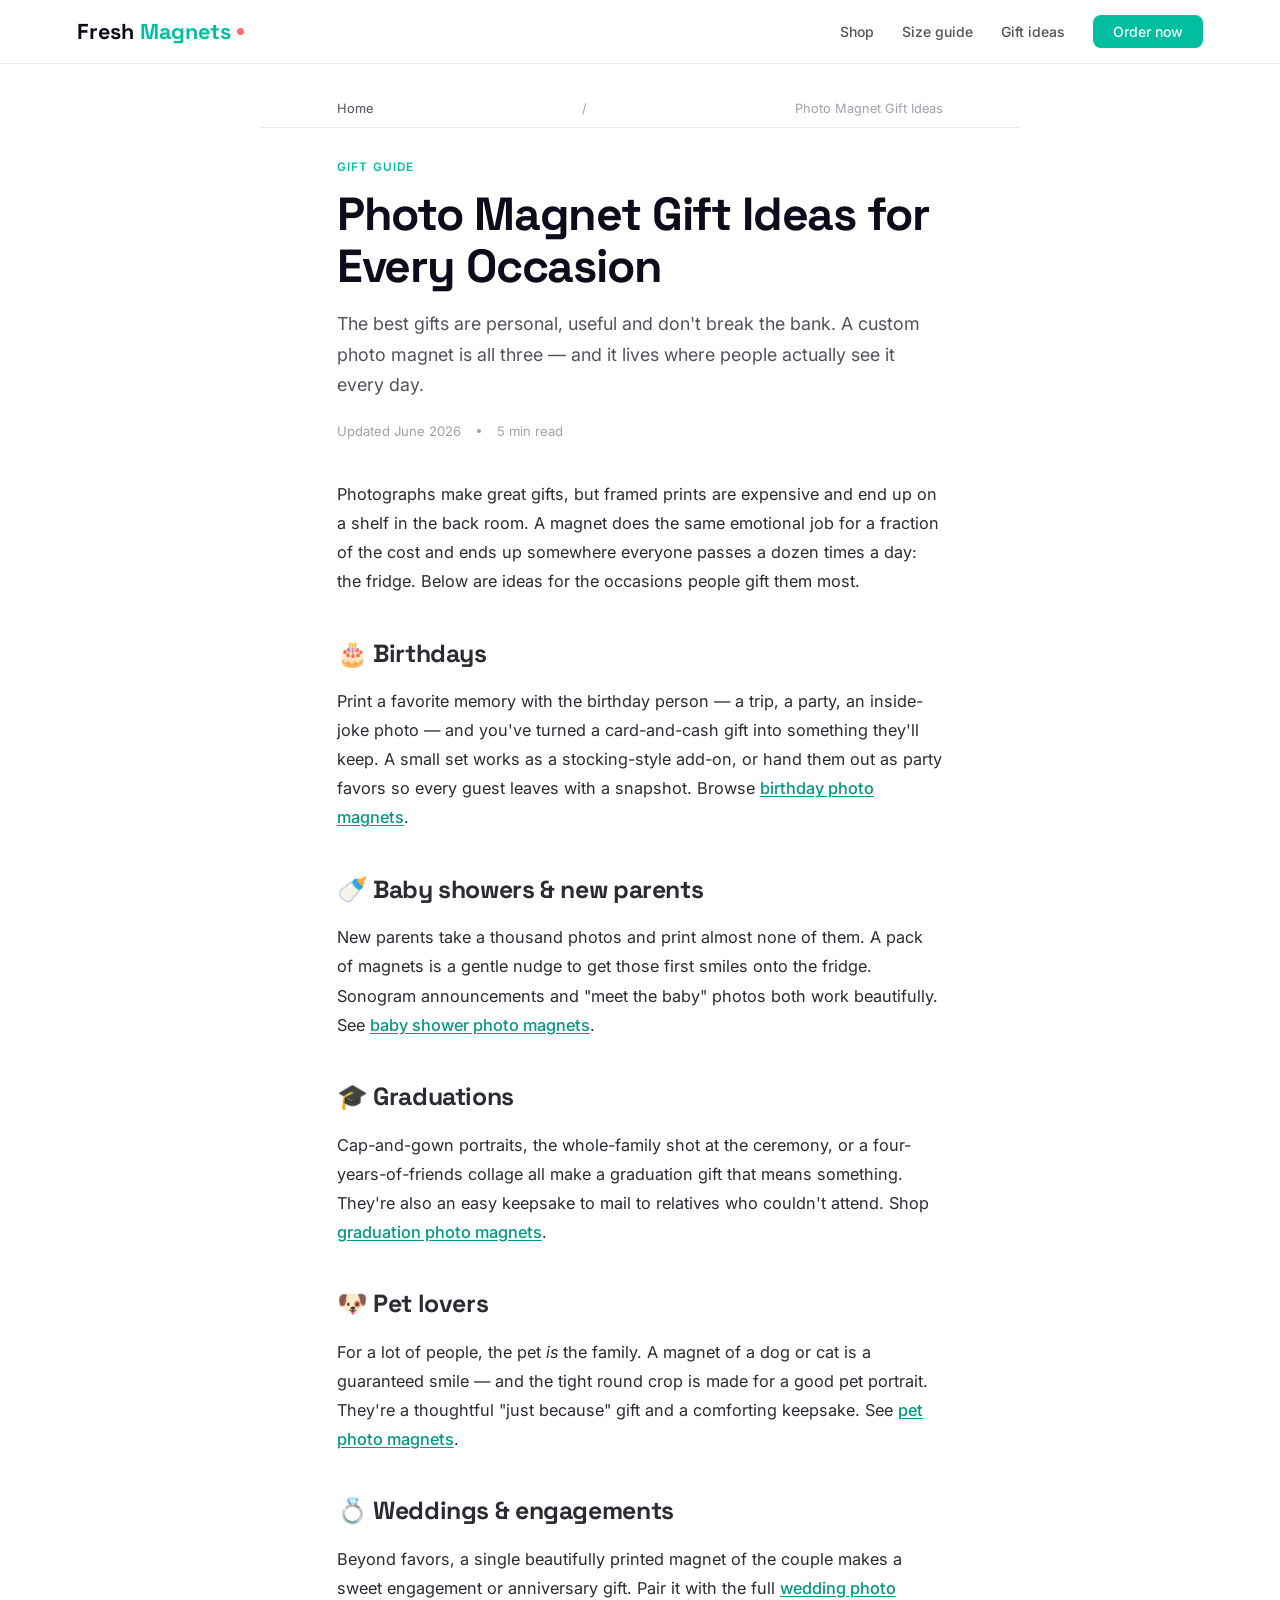
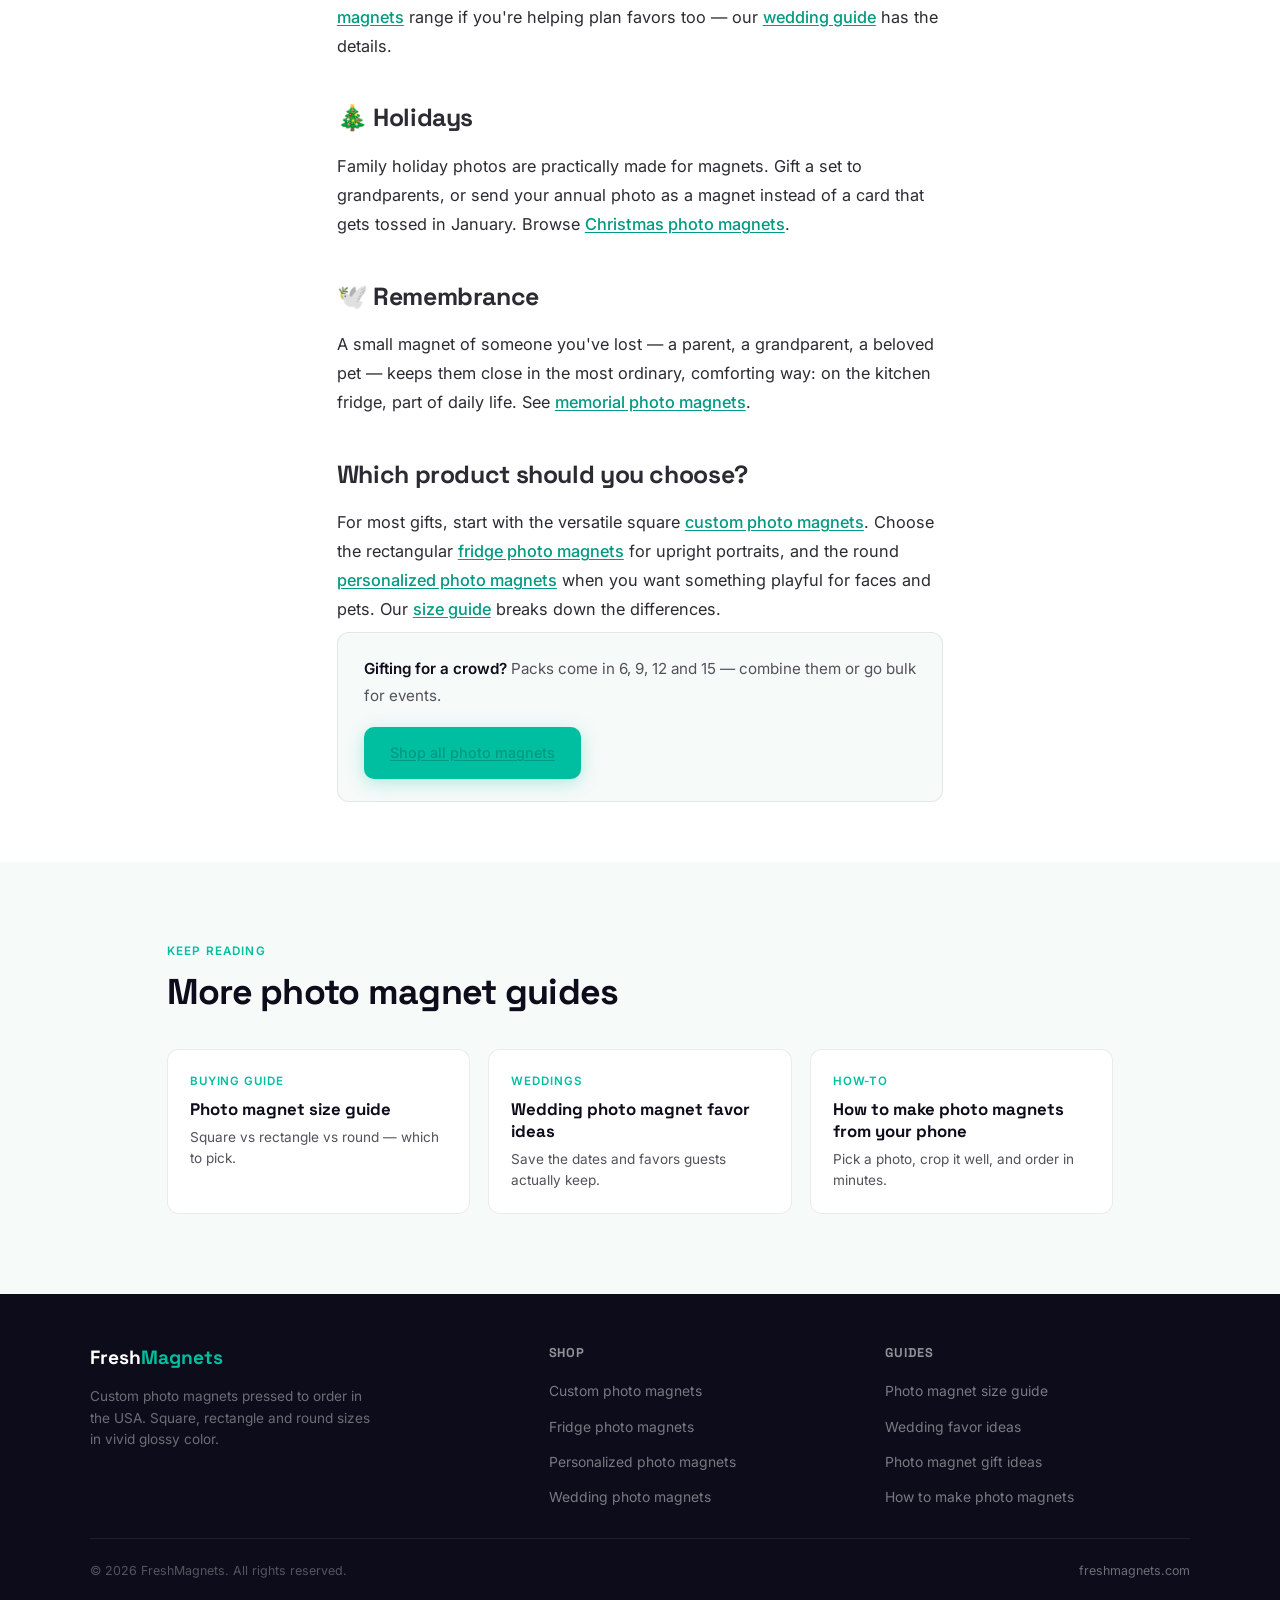
==== gift-ideas/index.html @ 657f6e26 "Create index.html" ====
<!DOCTYPE html>
<html lang="en">
<head>
<meta charset="UTF-8" />
<meta name="viewport" content="width=device-width, initial-scale=1.0" />
<title>Photo Magnet Gift Ideas for Every Occasion | FreshMagnets</title>
<meta name="description" content="Thoughtful, affordable photo magnet gift ideas for birthdays, baby showers, graduations, pets, the holidays and more — personal gifts that live on the fridge." />
<link rel="canonical" href="https://freshmagnets.github.io/gift-ideas/" />
<meta name="robots" content="index, follow" />
<meta property="og:type" content="article" />
<meta property="og:site_name" content="FreshMagnets" />
<meta property="og:title" content="Photo Magnet Gift Ideas for Every Occasion" />
<meta property="og:description" content="Thoughtful, affordable photo magnet gifts for birthdays, baby showers, graduations, pets, the holidays and more." />
<meta property="og:url" content="https://freshmagnets.github.io/gift-ideas/" />
<meta property="og:image" content="https://cdn.shopify.com/s/files/1/0989/4628/5888/files/2-5x2-5.png?v=1781475413" />
<meta name="twitter:card" content="summary_large_image" />
<link rel="icon" type="image/svg+xml" href="/favicon.svg" />
<link rel="preconnect" href="https://fonts.googleapis.com" />
<link rel="preconnect" href="https://fonts.gstatic.com" crossorigin />
<link href="https://fonts.googleapis.com/css2?family=Space+Grotesk:wght@400;500;600;700&family=Inter:wght@400;500;600&display=swap" rel="stylesheet" />
<link rel="stylesheet" href="/styles.css" />
<script src="https://analytics.ahrefs.com/analytics.js" data-key="Ue+dKrapkQAWfzw3NBwNlg" async></script>
<script type="application/ld+json">
{
  "@context": "https://schema.org",
  "@graph": [
    {
      "@type": "BreadcrumbList",
      "itemListElement": [
        { "@type": "ListItem", "position": 1, "name": "Home", "item": "https://freshmagnets.github.io/" },
        { "@type": "ListItem", "position": 2, "name": "Photo Magnet Gift Ideas", "item": "https://freshmagnets.github.io/gift-ideas/" }
      ]
    },
    {
      "@type": "Article",
      "headline": "Photo Magnet Gift Ideas for Every Occasion",
      "description": "Thoughtful, affordable photo magnet gift ideas for birthdays, baby showers, graduations, pets, the holidays and more.",
      "datePublished": "2026-06-16",
      "dateModified": "2026-06-16",
      "author": { "@type": "Organization", "name": "FreshMagnets" },
      "publisher": { "@type": "Organization", "name": "FreshMagnets", "logo": { "@type": "ImageObject", "url": "https://freshmagnets.github.io/favicon.svg" } },
      "mainEntityOfPage": "https://freshmagnets.github.io/gift-ideas/"
    }
  ]
}
</script>
</head>
<body>

<nav>
  <a href="/" class="nav-logo">Fresh<em>Magnets</em><span class="dot"></span></a>
  <ul class="nav-links">
    <li class="hide-sm"><a href="https://freshmagnets.com/collections/photo-magnets">Shop</a></li>
    <li class="hide-sm"><a href="/size-guide/">Size guide</a></li>
    <li class="hide-sm"><a href="/gift-ideas/">Gift ideas</a></li>
    <li><a href="https://freshmagnets.com/collections/photo-magnets" class="nav-cta">Order now</a></li>
  </ul>
</nav>

<nav class="breadcrumb" aria-label="Breadcrumb">
  <a href="/">Home</a> <span>/</span> Photo Magnet Gift Ideas
</nav>

<article class="article">
  <div class="article-head">
    <div class="article-eyebrow">Gift guide</div>
    <h1>Photo Magnet Gift Ideas for Every Occasion</h1>
    <p class="article-lede">The best gifts are personal, useful and don't break the bank. A custom photo magnet is all three — and it lives where people actually see it every day.</p>
    <div class="article-meta">
      <span>Updated June 2026</span><span class="dot-sep"></span><span>5 min read</span>
    </div>
  </div>

  <div class="prose">
    <p>Photographs make great gifts, but framed prints are expensive and end up on a shelf in the back room. A magnet does the same emotional job for a fraction of the cost and ends up somewhere everyone passes a dozen times a day: the fridge. Below are ideas for the occasions people gift them most.</p>

    <h2>🎂 Birthdays</h2>
    <p>Print a favorite memory with the birthday person — a trip, a party, an inside-joke photo — and you've turned a card-and-cash gift into something they'll keep. A small set works as a stocking-style add-on, or hand them out as party favors so every guest leaves with a snapshot. Browse <a href="https://freshmagnets.com/collections/birthday-photo-magnets">birthday photo magnets</a>.</p>

    <h2>🍼 Baby showers &amp; new parents</h2>
    <p>New parents take a thousand photos and print almost none of them. A pack of magnets is a gentle nudge to get those first smiles onto the fridge. Sonogram announcements and "meet the baby" photos both work beautifully. See <a href="https://freshmagnets.com/collections/baby-shower-photo-magnets">baby shower photo magnets</a>.</p>

    <h2>🎓 Graduations</h2>
    <p>Cap-and-gown portraits, the whole-family shot at the ceremony, or a four-years-of-friends collage all make a graduation gift that means something. They're also an easy keepsake to mail to relatives who couldn't attend. Shop <a href="https://freshmagnets.com/collections/graduation-photo-magnets">graduation photo magnets</a>.</p>

    <h2>🐶 Pet lovers</h2>
    <p>For a lot of people, the pet <em>is</em> the family. A magnet of a dog or cat is a guaranteed smile — and the tight round crop is made for a good pet portrait. They're a thoughtful "just because" gift and a comforting keepsake. See <a href="https://freshmagnets.com/collections/pet-photo-magnets">pet photo magnets</a>.</p>

    <h2>💍 Weddings &amp; engagements</h2>
    <p>Beyond favors, a single beautifully printed magnet of the couple makes a sweet engagement or anniversary gift. Pair it with the full <a href="https://freshmagnets.com/collections/wedding-photo-magnets">wedding photo magnets</a> range if you're helping plan favors too — our <a href="/wedding-photo-magnets/">wedding guide</a> has the details.</p>

    <h2>🎄 Holidays</h2>
    <p>Family holiday photos are practically made for magnets. Gift a set to grandparents, or send your annual photo as a magnet instead of a card that gets tossed in January. Browse <a href="https://freshmagnets.com/collections/christmas-photo-magnets">Christmas photo magnets</a>.</p>

    <h2>🕊️ Remembrance</h2>
    <p>A small magnet of someone you've lost — a parent, a grandparent, a beloved pet — keeps them close in the most ordinary, comforting way: on the kitchen fridge, part of daily life. See <a href="https://freshmagnets.com/collections/memorial-photo-magnets">memorial photo magnets</a>.</p>

    <h2>Which product should you choose?</h2>
    <p>For most gifts, start with the versatile square <a href="https://freshmagnets.com/products/custom-photo-magnets">custom photo magnets</a>. Choose the rectangular <a href="https://freshmagnets.com/products/fridge-photo-magnets">fridge photo magnets</a> for upright portraits, and the round <a href="https://freshmagnets.com/products/personalized-photo-magnets">personalized photo magnets</a> when you want something playful for faces and pets. Our <a href="/size-guide/">size guide</a> breaks down the differences.</p>

    <div class="shop-callout">
      <p><strong>Gifting for a crowd?</strong> Packs come in 6, 9, 12 and 15 — combine them or go bulk for events.</p>
      <a href="https://freshmagnets.com/collections/photo-magnets" class="btn-p">Shop all photo magnets</a>
    </div>
  </div>
</article>

<section class="related-bg">
  <div class="section-wrap">
    <div class="sec-label">Keep reading</div>
    <h2 class="sec-title">More photo magnet guides</h2>
    <div class="related-grid">
      <a class="related-card" href="/size-guide/">
        <div class="related-kicker">Buying guide</div>
        <div class="related-title">Photo magnet size guide</div>
        <div class="related-desc">Square vs rectangle vs round — which to pick.</div>
      </a>
      <a class="related-card" href="/wedding-photo-magnets/">
        <div class="related-kicker">Weddings</div>
        <div class="related-title">Wedding photo magnet favor ideas</div>
        <div class="related-desc">Save the dates and favors guests actually keep.</div>
      </a>
      <a class="related-card" href="/how-to/">
        <div class="related-kicker">How-to</div>
        <div class="related-title">How to make photo magnets from your phone</div>
        <div class="related-desc">Pick a photo, crop it well, and order in minutes.</div>
      </a>
    </div>
  </div>
</section>

<footer>
  <div class="footer-top">
    <div class="footer-brand">
      <a href="/" class="footer-logo-text">Fresh<em>Magnets</em></a>
      <p>Custom photo magnets pressed to order in the USA. Square, rectangle and round sizes in vivid glossy color.</p>
    </div>
    <div class="footer-col">
      <h4>Shop</h4>
      <ul>
        <li><a href="https://freshmagnets.com/products/custom-photo-magnets">Custom photo magnets</a></li>
        <li><a href="https://freshmagnets.com/products/fridge-photo-magnets">Fridge photo magnets</a></li>
        <li><a href="https://freshmagnets.com/products/personalized-photo-magnets">Personalized photo magnets</a></li>
        <li><a href="https://freshmagnets.com/collections/wedding-photo-magnets">Wedding photo magnets</a></li>
      </ul>
    </div>
    <div class="footer-col">
      <h4>Guides</h4>
      <ul>
        <li><a href="/size-guide/">Photo magnet size guide</a></li>
        <li><a href="/wedding-photo-magnets/">Wedding favor ideas</a></li>
        <li><a href="/gift-ideas/">Photo magnet gift ideas</a></li>
        <li><a href="/how-to/">How to make photo magnets</a></li>
      </ul>
    </div>
  </div>
  <div class="footer-bot">
    <span>&copy; 2026 FreshMagnets. All rights reserved.</span>
    <span><a href="https://freshmagnets.com">freshmagnets.com</a></span>
  </div>
</footer>

</body>
</html>
---- styles.css ----
/* FreshMagnets — shared styles */
:root {
  --teal:        #00BFA0;
  --teal-dark:   #009982;
  --teal-faint:  #F0FBF9;
  --coral:       #FF6B6B;
  --coral-faint: #FFF1F1;
  --ink:         #0C0C1A;
  --ink-mid:     #52525B;
  --ink-soft:    #A1A1AA;
  --surface:     #F6FAF9;
  --white:       #FFFFFF;
  --border:      rgba(0,0,0,0.08);
  --radius:      12px;
  --ff-display:  'Space Grotesk', sans-serif;
  --ff-body:     'Inter', sans-serif;
  --shadow-sm:   0 2px 8px rgba(0,0,0,0.07);
  --shadow-md:   0 8px 28px rgba(0,0,0,0.11);
  --shadow-lg:   0 24px 64px rgba(0,0,0,0.14);
}
*, *::before, *::after { box-sizing: border-box; margin: 0; padding: 0; }
html { scroll-behavior: smooth; }
body {
  font-family: var(--ff-body);
  background: var(--white);
  color: var(--ink);
  line-height: 1.65;
  overflow-x: hidden;
  -webkit-font-smoothing: antialiased;
}
img { max-width: 100%; display: block; }

/* Nav */
nav {
  position: sticky; top: 0; z-index: 100;
  background: rgba(255,255,255,0.88);
  backdrop-filter: blur(16px);
  -webkit-backdrop-filter: blur(16px);
  border-bottom: 1px solid var(--border);
  display: flex; align-items: center; justify-content: space-between;
  padding: 0 6%; height: 64px;
}
.nav-logo {
  font-family: var(--ff-display); font-weight: 700; font-size: 1.35rem;
  color: var(--ink); text-decoration: none; display: flex; align-items: center; gap: 6px;
}
.nav-logo em { color: var(--teal); font-style: normal; }
.nav-logo .dot {
  width: 7px; height: 7px; border-radius: 50%; background: var(--coral);
  animation: dot-pulse 2.4s ease-in-out infinite;
}
@keyframes dot-pulse {
  0%,100% { opacity:1; transform:scale(1); }
  50%      { opacity:.45; transform:scale(1.5); }
}
.nav-links { display: flex; gap: 28px; list-style: none; align-items: center; }
.nav-links a {
  font-size: .875rem; font-weight: 500; color: var(--ink-mid);
  text-decoration: none; transition: color .18s;
}
.nav-links a:hover { color: var(--ink); }
.nav-cta {
  background: var(--teal) !important; color: #fff !important;
  padding: 8px 20px; border-radius: 8px;
  transition: background .18s !important;
}
.nav-cta:hover { background: var(--teal-dark) !important; }

/* Buttons */
.btn-p {
  background: var(--teal); color: #fff; padding: 13px 26px; border-radius: 10px;
  font-weight: 600; font-size: .9rem; text-decoration: none; display: inline-block;
  box-shadow: 0 4px 18px rgba(0,191,160,.28);
  transition: background .18s, transform .15s, box-shadow .15s;
}
.btn-p:hover {
  background: var(--teal-dark); transform: translateY(-1px);
  box-shadow: 0 6px 26px rgba(0,191,160,.38);
}
.btn-s {
  background: transparent; color: var(--ink); padding: 13px 26px; border-radius: 10px;
  font-weight: 600; font-size: .9rem; text-decoration: none; display: inline-block;
  border: 1.5px solid var(--border); transition: border-color .18s, color .18s;
}
.btn-s:hover { border-color: var(--teal); color: var(--teal); }

/* Hero */
.hero-wrap {
  max-width: 1160px; margin: 0 auto; padding: 72px 6% 56px;
  display: grid; grid-template-columns: 1fr 1fr; gap: 56px; align-items: center;
}
.hero-eyebrow {
  display: inline-flex; align-items: center; gap: 8px;
  background: var(--coral-faint); color: var(--coral);
  font-size: .75rem; font-weight: 600; letter-spacing: .07em;
  text-transform: uppercase; padding: 5px 14px; border-radius: 100px;
  margin-bottom: 22px;
}
.hero-eyebrow::before {
  content: ''; width: 6px; height: 6px; background: currentColor;
  border-radius: 50%; animation: dot-pulse 2s infinite;
}
.hero-title {
  font-family: var(--ff-display); font-size: clamp(2.2rem, 3.8vw, 3.4rem);
  font-weight: 700; line-height: 1.08; letter-spacing: -.025em;
  margin-bottom: 18px;
}
.hero-title .hl {
  color: var(--teal); position: relative; display: inline-block;
}
.hero-title .hl::after {
  content: ''; position: absolute; left: 0; right: 0; bottom: 2px;
  height: 3px; background: var(--teal); opacity: .25; border-radius: 2px;
}
.hero-sub {
  font-size: 1.05rem; color: var(--ink-mid); margin-bottom: 34px; line-height: 1.7;
}
.hero-sub a { color: var(--teal); text-decoration: none; font-weight: 500; }
.hero-sub a:hover { text-decoration: underline; }
.hero-btns { display: flex; gap: 12px; flex-wrap: wrap; margin-bottom: 40px; }
.hero-stats {
  display: flex; gap: 28px;
  padding-top: 20px; border-top: 1px solid var(--border);
}
.stat-val {
  font-family: var(--ff-display); font-size: 1.4rem; font-weight: 700; line-height: 1;
}
.stat-lbl { font-size: .78rem; color: var(--ink-soft); margin-top: 4px; }

/* Polaroid scatter */
.hero-visual {
  display: flex; align-items: center; justify-content: center;
  min-height: 460px; position: relative;
}
.scatter { position: relative; width: 340px; height: 400px; }
.pol {
  position: absolute; background: #fff;
  padding: 9px 9px 34px; border-radius: 3px;
  box-shadow: var(--shadow-md);
  transition: transform .28s ease, box-shadow .28s ease; cursor: default;
}
.pol:hover { box-shadow: var(--shadow-lg); z-index: 5; }
.pol-img { display: block; width: 100%; height: 100%; border-radius: 2px; }
.pol-cap {
  position: absolute; bottom: 9px; left: 0; right: 0;
  text-align: center; font-size: .6rem; color: #b0b0b0; font-style: italic;
}
.mag-tag {
  position: absolute; top: -7px; right: -7px;
  background: var(--coral); color: #fff; font-size: .62rem; font-weight: 700;
  padding: 3px 8px; border-radius: 100px; transform: rotate(10deg);
}
.pol-a { width: 152px; height: 172px; top: 18px; left: 8px; transform: rotate(-6deg); }
.pol-a .pol-img { background: linear-gradient(140deg,#ffeaa7,#fd79a8); }
.pol-a:hover { transform: rotate(0deg) scale(1.05); }
.pol-b { width: 136px; height: 155px; top: 35px; left: 155px; transform: rotate(4deg); }
.pol-b .pol-img { background: linear-gradient(140deg,#a29bfe,#74b9ff); }
.pol-b:hover { transform: rotate(0deg) scale(1.05); }
.pol-c { width: 162px; height: 185px; top: 188px; left: 22px; transform: rotate(2.5deg); }
.pol-c .pol-img { background: linear-gradient(140deg,#55efc4,#00cec9); }
.pol-c:hover { transform: rotate(0deg) scale(1.05); }
.pol-d { width: 148px; height: 165px; top: 178px; left: 178px; transform: rotate(-3.5deg); }
.pol-d .pol-img { background: linear-gradient(140deg,#fd79a8,#e17055); }
.pol-d:hover { transform: rotate(0deg) scale(1.05); }

/* Shared section */
.section-wrap { max-width: 1100px; margin: 0 auto; padding: 80px 6%; }
.sec-label {
  font-size: .73rem; font-weight: 600; letter-spacing: .1em;
  text-transform: uppercase; color: var(--teal); margin-bottom: 10px;
}
.sec-title {
  font-family: var(--ff-display); font-size: clamp(1.7rem,2.8vw,2.5rem);
  font-weight: 700; letter-spacing: -.02em; line-height: 1.18; margin-bottom: 14px;
}
.sec-sub {
  font-size: .97rem; color: var(--ink-mid); line-height: 1.7; max-width: 520px;
}
.sec-sub a { color: var(--teal); text-decoration: none; font-weight: 500; }
.sec-sub a:hover { text-decoration: underline; }
.centered { text-align: center; }
.centered .sec-sub { margin: 0 auto; }

/* Products */
.products-bg { background: var(--surface); }
.products-header { margin-bottom: 48px; }
.products-grid {
  display: grid; grid-template-columns: repeat(3, 1fr); gap: 20px;
}
.prod-card {
  background: var(--white); border-radius: var(--radius);
  padding: 28px 22px; text-align: center;
  box-shadow: var(--shadow-sm); border: 1px solid transparent;
  position: relative; overflow: hidden;
  display: flex; flex-direction: column;
  transition: transform .2s, box-shadow .2s, border-color .2s;
}
.prod-card:hover { transform: translateY(-4px); box-shadow: var(--shadow-md); border-color: var(--teal); }
.prod-card.pop::after {
  content: 'Most popular';
  position: absolute; top: 15px; right: -24px;
  background: var(--coral); color: #fff;
  font-size: .63rem; font-weight: 700;
  padding: 4px 32px; transform: rotate(38deg);
}
.prod-swatch {
  width: 76px; height: 76px; border-radius: 8px;
  margin: 0 auto 20px; display: flex; align-items: center; justify-content: center;
  font-size: 2rem;
}
.prod-swatch.circle { border-radius: 50%; }
.ps-1 { background: linear-gradient(140deg,#ffeaa7,#fd79a8); }
.ps-2 { background: linear-gradient(140deg,#a29bfe,#74b9ff); }
.ps-3 { background: linear-gradient(140deg,#55efc4,#00cec9); }
.prod-name { font-family: var(--ff-display); font-size: 1.12rem; font-weight: 700; margin-bottom: 4px; }
.prod-name a { color: inherit; text-decoration: none; }
.prod-name a:hover { color: var(--teal); }
.prod-size { font-size: .8rem; font-weight: 600; color: var(--teal); margin-bottom: 12px; letter-spacing: .01em; }
.prod-desc { font-size: .85rem; color: var(--ink-mid); margin-bottom: 18px; line-height: 1.6; flex: 1; }
.prod-link {
  font-size: .85rem; font-weight: 600; color: var(--teal); text-decoration: none;
  display: inline-flex; align-items: center; gap: 5px; margin-top: auto;
}
.prod-link:hover { gap: 9px; }

/* Steps */
.steps-grid {
  display: grid; grid-template-columns: repeat(3,1fr); gap: 44px;
  margin-top: 52px; position: relative;
}
.steps-grid::before {
  content: '';
  position: absolute; top: 26px;
  left: calc(16.66% + 18px); right: calc(16.66% + 18px);
  height: 2px; background: linear-gradient(90deg, var(--teal), var(--coral));
  opacity: .22;
}
.step { text-align: center; }
.step-num {
  width: 52px; height: 52px; border-radius: 50%;
  background: linear-gradient(135deg, var(--teal), #1ad9b8);
  color: #fff; font-family: var(--ff-display); font-size: 1.2rem; font-weight: 700;
  display: flex; align-items: center; justify-content: center; margin: 0 auto 18px;
  box-shadow: 0 4px 18px rgba(0,191,160,.28);
}
.step-title { font-family: var(--ff-display); font-size: 1rem; font-weight: 600; margin-bottom: 8px; }
.step-desc { font-size: .875rem; color: var(--ink-mid); line-height: 1.65; }

/* Why dark */
.why-dark { background: var(--ink); }
.why-dark .sec-title { color: #fff; }
.why-dark .sec-sub { color: rgba(255,255,255,.5); }
.why-grid {
  display: grid; grid-template-columns: repeat(auto-fit, minmax(230px,1fr)); gap: 24px;
  margin-top: 52px;
}
.why-card {
  padding: 26px; border-radius: var(--radius);
  background: rgba(255,255,255,.05);
  border: 1px solid rgba(255,255,255,.07);
  transition: background .2s, border-color .2s;
}
.why-card:hover { background: rgba(255,255,255,.085); border-color: rgba(0,191,160,.3); }
.why-icon { font-size: 1.7rem; margin-bottom: 14px; }
.why-ttl { font-family: var(--ff-display); font-weight: 600; color: #fff; margin-bottom: 7px; }
.why-body { font-size: .87rem; color: rgba(255,255,255,.5); line-height: 1.65; }

/* Occasions (collections) */
.occ-grid {
  display: grid; grid-template-columns: repeat(auto-fill, minmax(168px,1fr));
  gap: 14px; margin-top: 48px;
}
.occ-card {
  display: flex; align-items: center; gap: 11px;
  padding: 16px 18px; border-radius: var(--radius);
  background: var(--white); border: 1px solid var(--border);
  text-decoration: none; color: var(--ink);
  font-weight: 600; font-size: .9rem;
  transition: transform .18s, box-shadow .18s, border-color .18s;
}
.occ-card:hover { transform: translateY(-3px); box-shadow: var(--shadow-sm); border-color: var(--teal); }
.occ-emoji { font-size: 1.3rem; }

/* Use cases */
.uc-grid {
  display: grid; grid-template-columns: repeat(auto-fit,minmax(190px,1fr));
  gap: 18px; margin-top: 52px;
}
.uc-card {
  border-radius: var(--radius); overflow: hidden;
  aspect-ratio: 4/3; position: relative; cursor: default;
  text-decoration: none;
}
.uc-fill {
  position: absolute; inset: 0;
  transition: transform .4s ease;
  display: flex; align-items: center; justify-content: center;
  font-size: 2.8rem;
}
.uc-card:hover .uc-fill { transform: scale(1.05); }
.uc-1 .uc-fill { background: linear-gradient(145deg,#ffeaa7,#fdcb6e); }
.uc-2 .uc-fill { background: linear-gradient(145deg,#fd79a8,#e84393); }
.uc-3 .uc-fill { background: linear-gradient(145deg,#74b9ff,#0984e3); }
.uc-4 .uc-fill { background: linear-gradient(145deg,#55efc4,#00b894); }
.uc-lbl {
  position: absolute; bottom: 0; left: 0; right: 0;
  padding: 28px 14px 12px;
  background: linear-gradient(to top, rgba(0,0,0,.55), transparent);
  color: #fff; font-family: var(--ff-display); font-weight: 600; font-size: .88rem;
}

/* CTA band */
.cta-band {
  background: linear-gradient(135deg, var(--teal-faint) 0%, var(--coral-faint) 100%);
}
.cta-inner { text-align: center; }
.cta-btns { display: flex; gap: 12px; flex-wrap: wrap; justify-content: center; margin-top: 30px; }

/* ---------- Article / guide pages ---------- */
.breadcrumb {
  max-width: 760px; margin: 0 auto; padding: 26px 6% 0;
  font-size: .8rem; color: var(--ink-soft);
}
.breadcrumb a { color: var(--ink-mid); text-decoration: none; }
.breadcrumb a:hover { color: var(--teal); }
.breadcrumb span { color: var(--ink-soft); }

.article {
  max-width: 760px; margin: 0 auto; padding: 30px 6% 60px;
}
.article-head { margin-bottom: 38px; }
.article-eyebrow {
  font-size: .73rem; font-weight: 600; letter-spacing: .1em;
  text-transform: uppercase; color: var(--teal); margin-bottom: 12px;
}
.article h1 {
  font-family: var(--ff-display); font-size: clamp(2rem, 4vw, 2.9rem);
  font-weight: 700; line-height: 1.12; letter-spacing: -.025em; margin-bottom: 16px;
}
.article-lede { font-size: 1.12rem; color: var(--ink-mid); line-height: 1.7; }
.article-meta {
  display: flex; gap: 16px; align-items: center; flex-wrap: wrap;
  margin-top: 20px; font-size: .82rem; color: var(--ink-soft);
}
.article-meta .dot-sep { width: 4px; height: 4px; border-radius: 50%; background: var(--ink-soft); }

.prose { font-size: 1.02rem; color: #2b2b33; line-height: 1.78; }
.prose > * + * { margin-top: 1.15rem; }
.prose h2 {
  font-family: var(--ff-display); font-size: 1.55rem; font-weight: 700;
  letter-spacing: -.015em; line-height: 1.25; margin-top: 2.6rem; margin-bottom: .2rem;
  scroll-margin-top: 80px;
}
.prose h3 {
  font-family: var(--ff-display); font-size: 1.18rem; font-weight: 600;
  margin-top: 1.8rem; margin-bottom: .1rem;
}
.prose a { color: var(--teal-dark); text-decoration: underline; text-underline-offset: 2px; font-weight: 500; }
.prose a:hover { color: var(--teal); }
.prose ul, .prose ol { padding-left: 1.3rem; }
.prose li { margin-top: .5rem; }
.prose li::marker { color: var(--teal); }
.prose strong { color: var(--ink); font-weight: 600; }
.prose blockquote {
  border-left: 3px solid var(--teal); padding: 4px 0 4px 18px;
  color: var(--ink-mid); font-style: italic;
}
.prose img, .prose figure { border-radius: var(--radius); }

/* TL;DR box */
.tldr {
  background: var(--teal-faint); border: 1px solid rgba(0,191,160,.18);
  border-radius: var(--radius); padding: 22px 24px; margin-top: 8px;
}
.tldr strong { font-family: var(--ff-display); }
.tldr ul { margin-top: 10px; padding-left: 1.2rem; }

/* Comparison table */
.cmp-table { width: 100%; border-collapse: collapse; font-size: .92rem; margin-top: 8px; }
.cmp-table th, .cmp-table td { text-align: left; padding: 12px 14px; border-bottom: 1px solid var(--border); }
.cmp-table thead th { font-family: var(--ff-display); font-size: .85rem; color: var(--ink); background: var(--surface); }
.cmp-table tbody tr:hover { background: var(--teal-faint); }
.cmp-table td a { color: var(--teal-dark); font-weight: 600; }

/* Inline shop callout */
.shop-callout {
  display: flex; align-items: center; justify-content: space-between; gap: 18px; flex-wrap: wrap;
  background: var(--surface); border: 1px solid var(--border);
  border-radius: var(--radius); padding: 22px 26px; margin-top: 8px;
}
.shop-callout p { margin: 0; font-size: .95rem; color: var(--ink-mid); }
.shop-callout strong { color: var(--ink); }

/* FAQ */
.faq-item { border-bottom: 1px solid var(--border); padding: 18px 0; }
.faq-item:first-of-type { border-top: 1px solid var(--border); }
.faq-q { font-family: var(--ff-display); font-weight: 600; font-size: 1.02rem; color: var(--ink); margin-bottom: 6px; }
.faq-a { font-size: .96rem; color: var(--ink-mid); line-height: 1.7; }
.faq-a a { color: var(--teal-dark); font-weight: 500; }

/* Related guides */
.related-bg { background: var(--surface); }
.related-grid { display: grid; grid-template-columns: repeat(auto-fit, minmax(230px,1fr)); gap: 18px; margin-top: 36px; }
.related-card {
  background: var(--white); border: 1px solid var(--border); border-radius: var(--radius);
  padding: 22px; text-decoration: none; color: var(--ink);
  transition: transform .18s, box-shadow .18s, border-color .18s;
}
.related-card:hover { transform: translateY(-3px); box-shadow: var(--shadow-sm); border-color: var(--teal); }
.related-kicker { font-size: .72rem; font-weight: 600; letter-spacing: .08em; text-transform: uppercase; color: var(--teal); }
.related-title { font-family: var(--ff-display); font-weight: 700; font-size: 1.05rem; margin: 8px 0 6px; line-height: 1.3; }
.related-desc { font-size: .85rem; color: var(--ink-mid); line-height: 1.55; }

/* Footer */
footer { background: var(--ink); padding: 48px 6% 28px; }
.footer-top {
  max-width: 1100px; margin: 0 auto;
  display: grid; grid-template-columns: 1.4fr 1fr 1fr; gap: 32px;
  padding-bottom: 28px; border-bottom: 1px solid rgba(255,255,255,.08);
}
.footer-brand .footer-logo-text {
  font-family: var(--ff-display); font-weight: 700; font-size: 1.2rem;
  color: #fff; text-decoration: none;
}
.footer-brand .footer-logo-text em { color: var(--teal); font-style: normal; }
.footer-brand p { font-size: .85rem; color: rgba(255,255,255,.4); margin-top: 12px; max-width: 280px; line-height: 1.6; }
.footer-col h4 { font-family: var(--ff-display); font-size: .8rem; letter-spacing: .06em; text-transform: uppercase; color: rgba(255,255,255,.55); margin-bottom: 14px; }
.footer-col ul { list-style: none; display: flex; flex-direction: column; gap: 9px; }
.footer-col a {
  font-size: .87rem; color: rgba(255,255,255,.45);
  text-decoration: none; transition: color .18s;
}
.footer-col a:hover { color: rgba(255,255,255,.85); }
.footer-bot {
  max-width: 1100px; margin: 22px auto 0;
  display: flex; justify-content: space-between; flex-wrap: wrap; gap: 8px;
  font-size: .78rem; color: rgba(255,255,255,.3);
}
.footer-bot a { color: rgba(255,255,255,.4); text-decoration: none; }
.footer-bot a:hover { color: rgba(255,255,255,.7); }

/* Responsive */
@media (max-width: 768px) {
  .hero-wrap { grid-template-columns: 1fr; padding: 52px 5% 40px; gap: 32px; }
  .hero-visual { display: none; }
  .steps-grid { grid-template-columns: 1fr; gap: 28px; }
  .steps-grid::before { display: none; }
  .products-grid { grid-template-columns: 1fr; }
  nav { padding: 0 5%; }
  .nav-links { gap: 18px; }
  .nav-links li.hide-sm { display: none; }
  .footer-top { grid-template-columns: 1fr; gap: 26px; }
  .cmp-table { font-size: .84rem; }
  .cmp-table th, .cmp-table td { padding: 9px 8px; }
}
@media (prefers-reduced-motion: reduce) {
  *, *::before, *::after { animation-duration: .01ms !important; transition-duration: .01ms !important; }
}
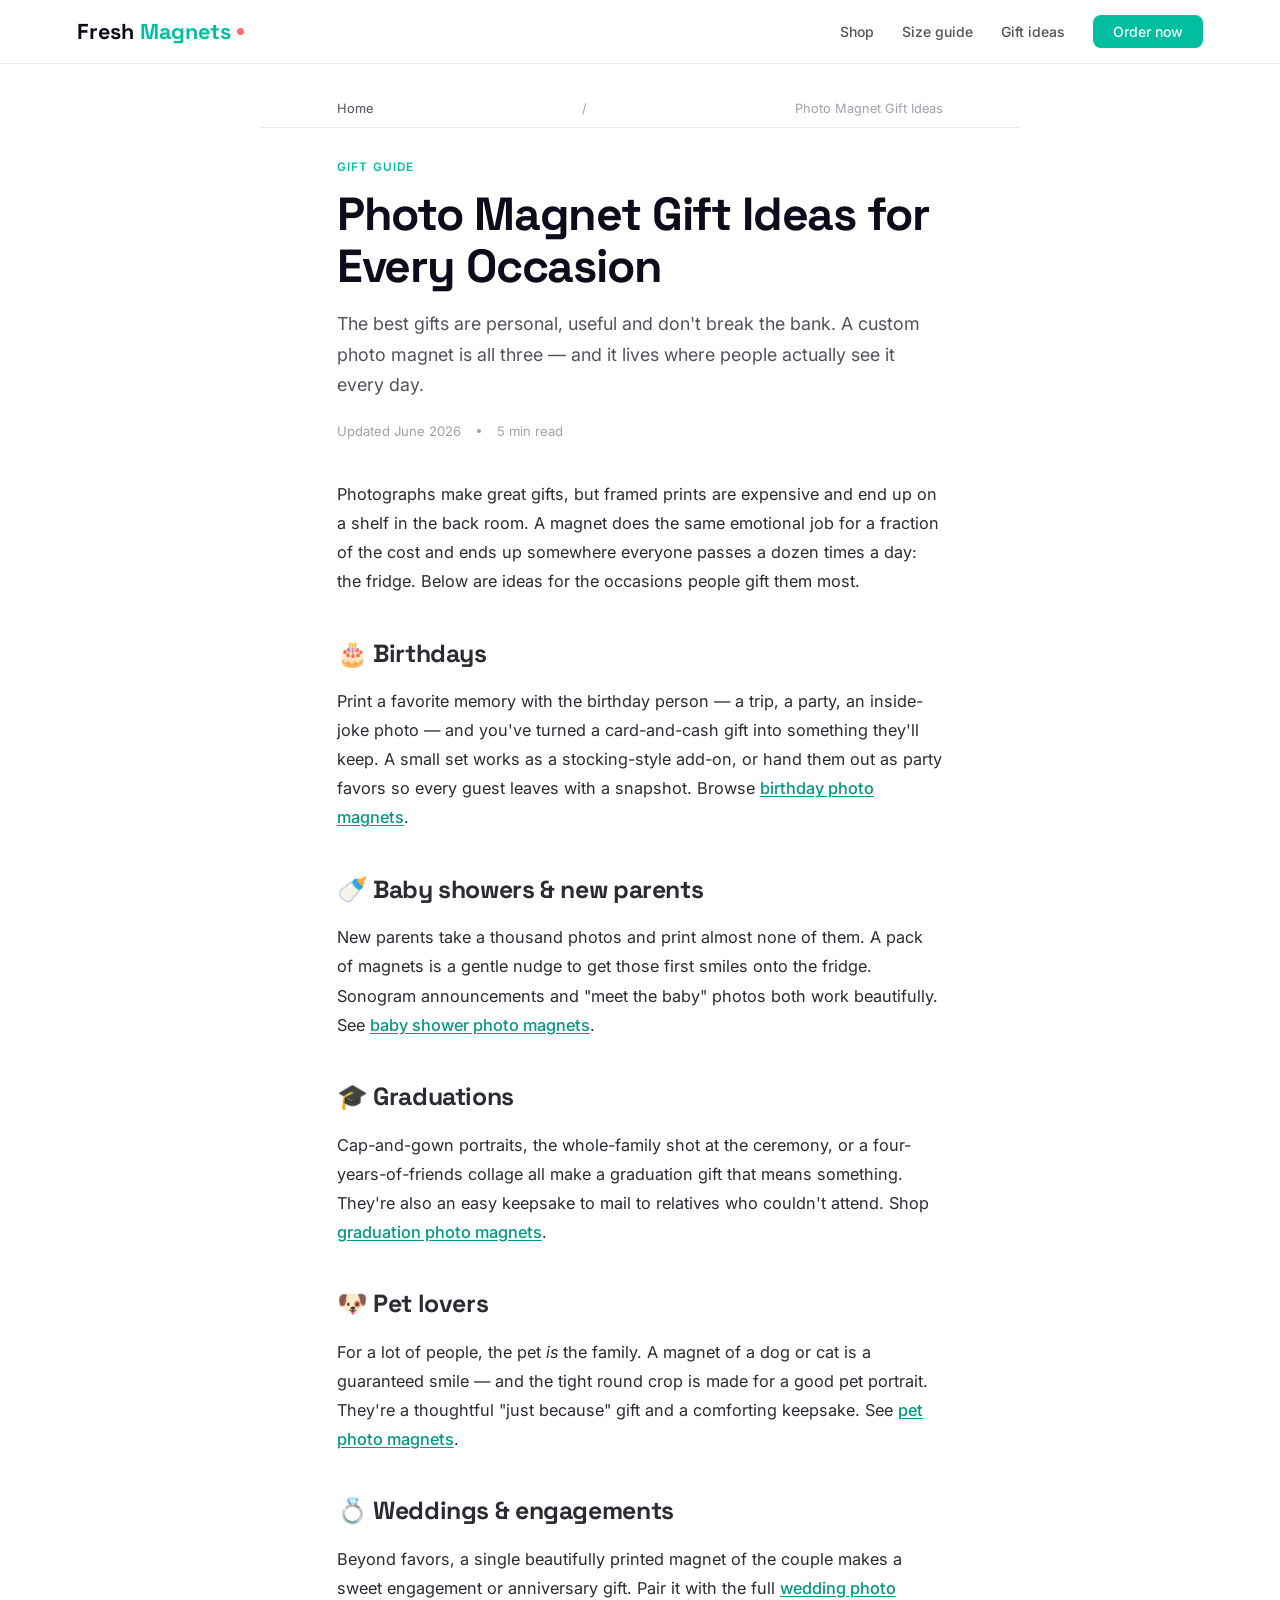
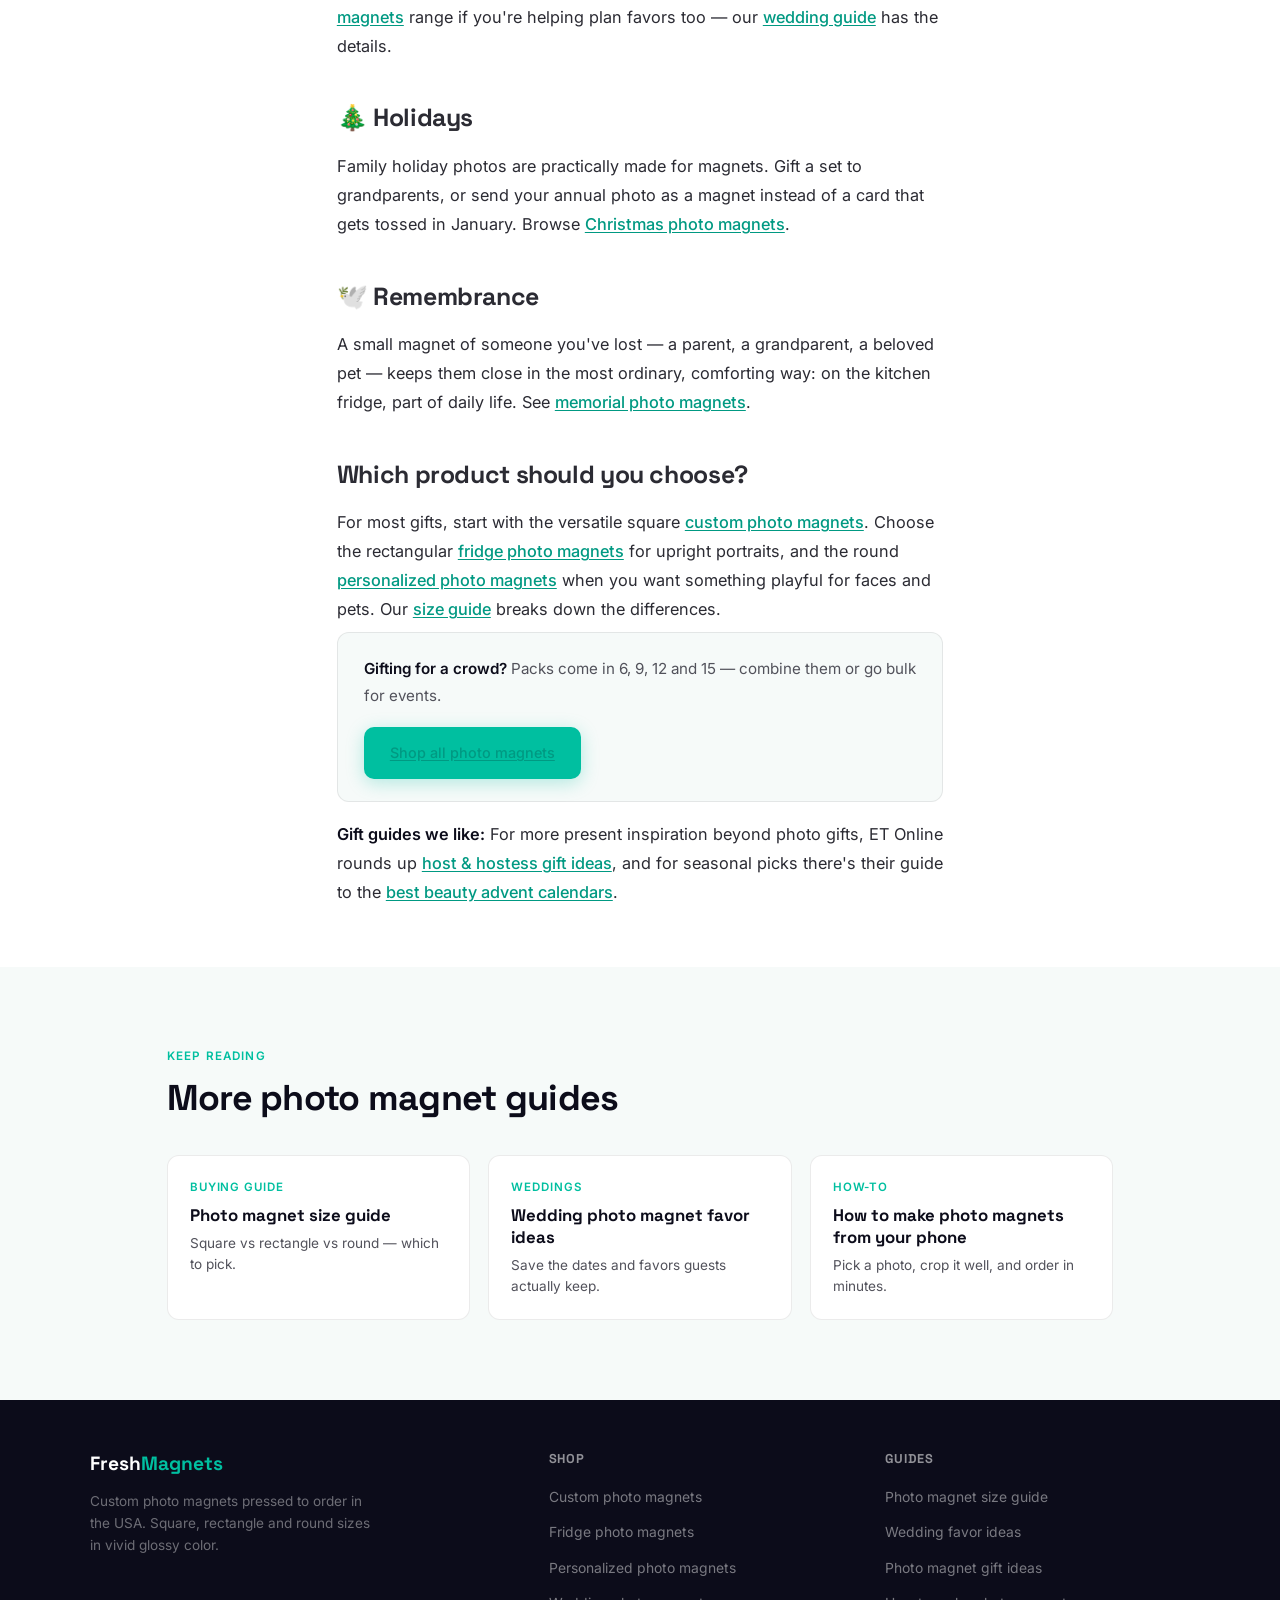
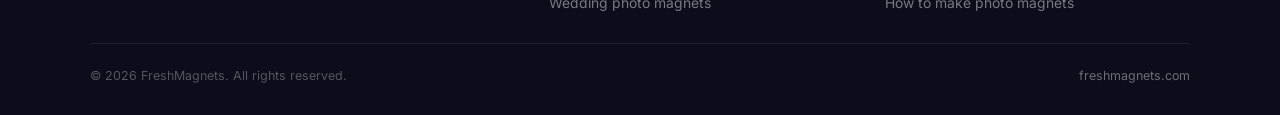
==== commit 677468e2: "Update index.html" ====
--- a/gift-ideas/index.html
+++ b/gift-ideas/index.html
@@ -102,6 +102,8 @@
       <p><strong>Gifting for a crowd?</strong> Packs come in 6, 9, 12 and 15 — combine them or go bulk for events.</p>
       <a href="https://freshmagnets.com/collections/photo-magnets" class="btn-p">Shop all photo magnets</a>
     </div>
+
+    <p class="ed-picks"><strong>Gift guides we like:</strong> For more present inspiration beyond photo gifts, ET Online rounds up <a href="https://www.etonline.com/the-17-best-host-and-hostess-gifts-for-guests-who-never-show-up-empty-handed-190932" target="_blank" rel="noopener">host &amp; hostess gift ideas</a>, and for seasonal picks there's their guide to the <a href="https://www.etonline.com/21-best-beauty-advent-calendars-of-2024-to-shop-now-from-augustinus-bader-kiehls-bobbi-brown-and" target="_blank" rel="noopener">best beauty advent calendars</a>.</p>
   </div>
 </article>
 
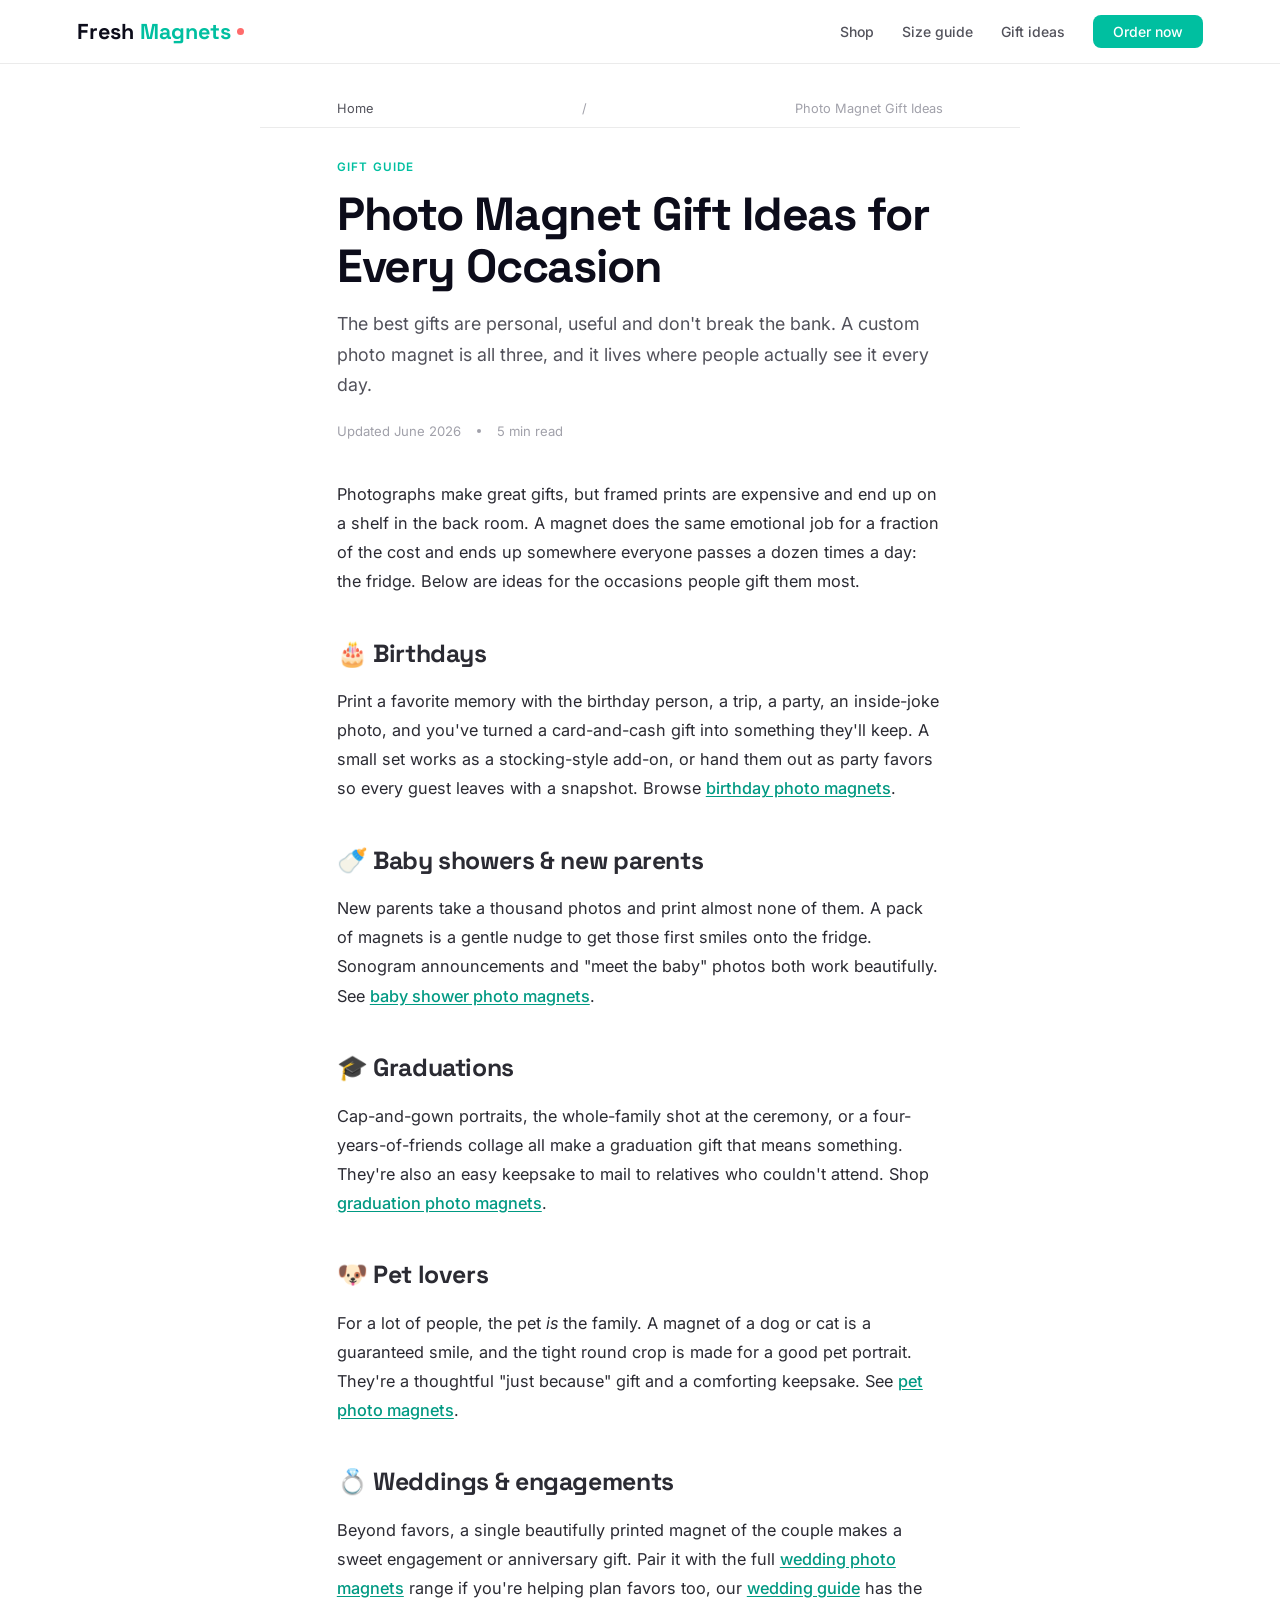
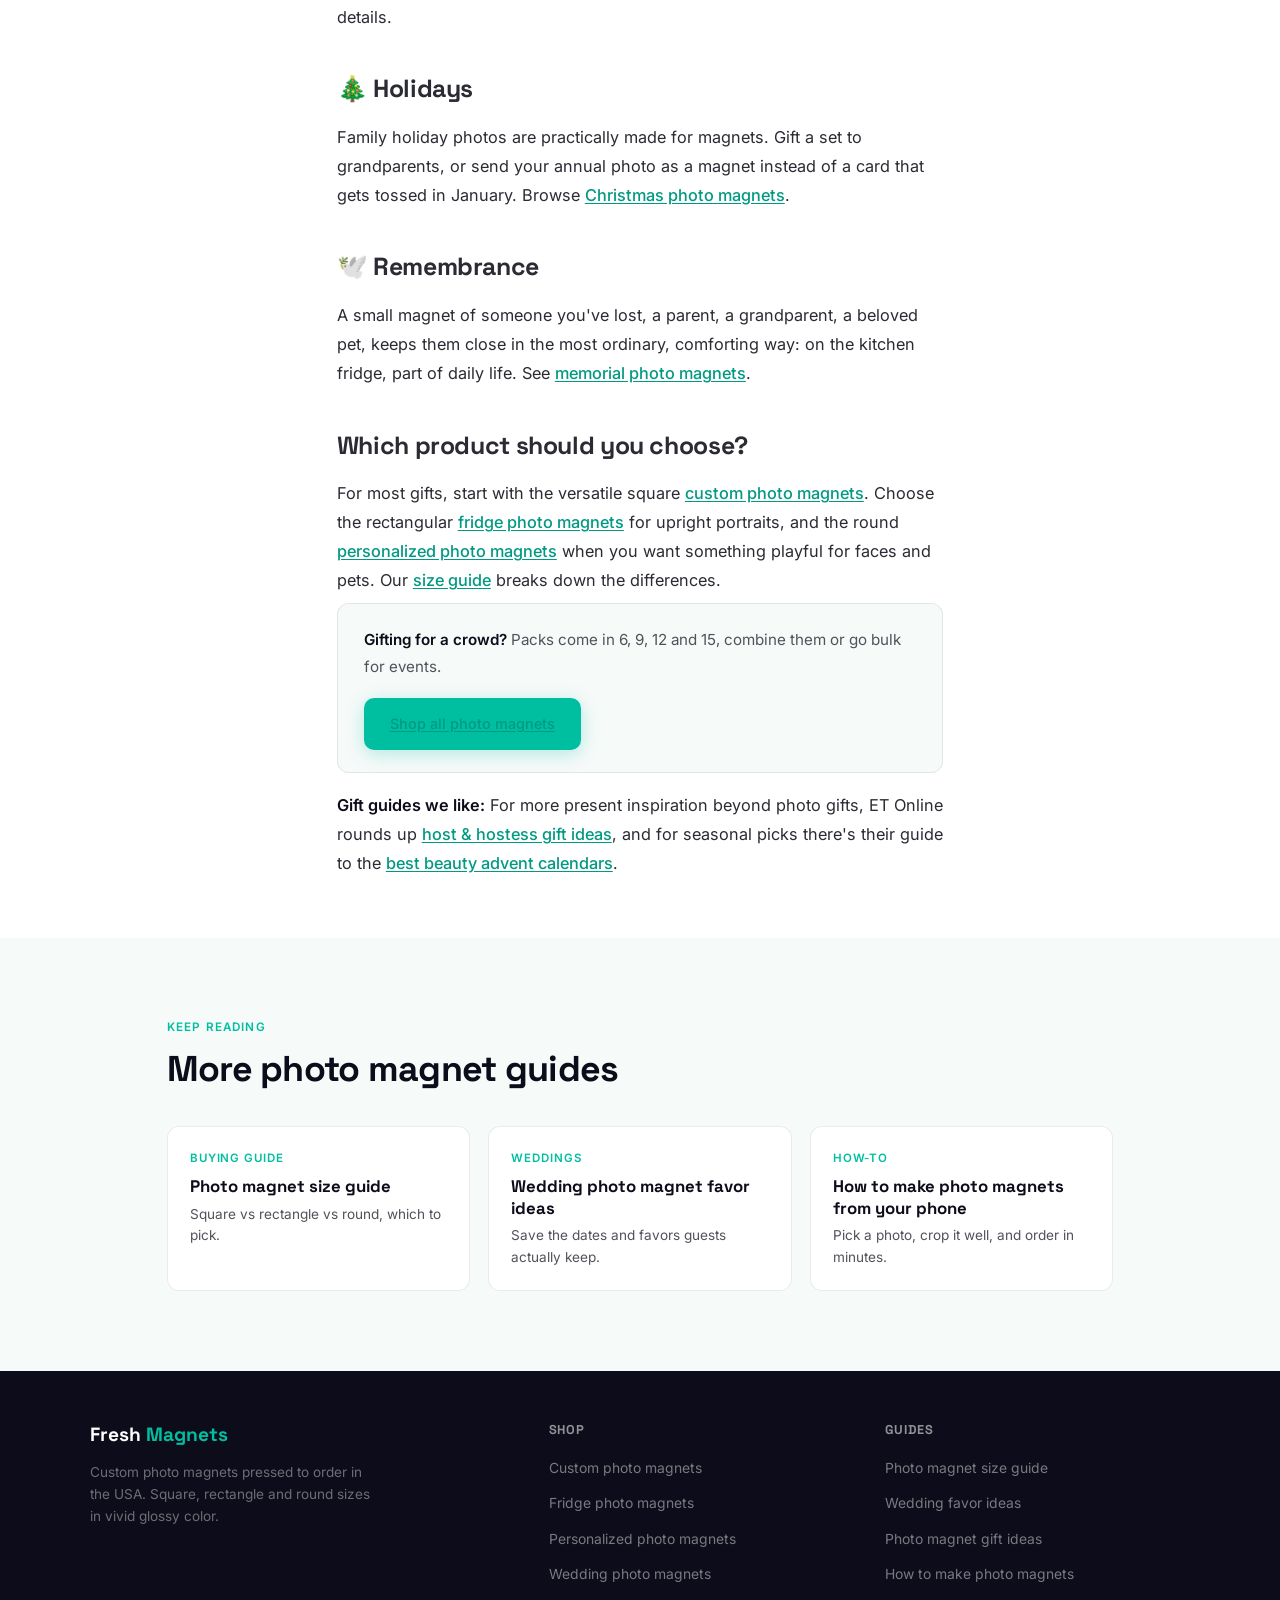
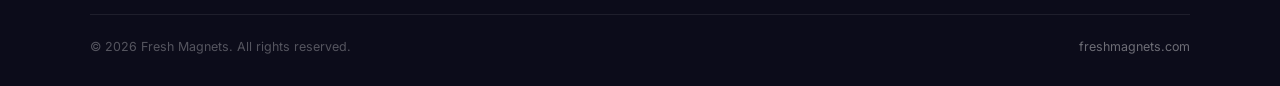
==== commit b322da48: "Update index.html" ====
--- a/gift-ideas/index.html
+++ b/gift-ideas/index.html
@@ -3,12 +3,12 @@
 <head>
 <meta charset="UTF-8" />
 <meta name="viewport" content="width=device-width, initial-scale=1.0" />
-<title>Photo Magnet Gift Ideas for Every Occasion | FreshMagnets</title>
-<meta name="description" content="Thoughtful, affordable photo magnet gift ideas for birthdays, baby showers, graduations, pets, the holidays and more — personal gifts that live on the fridge." />
+<title>Photo Magnet Gift Ideas for Every Occasion | Fresh Magnets</title>
+<meta name="description" content="Thoughtful, affordable photo magnet gift ideas for birthdays, baby showers, graduations, pets, the holidays and more, personal gifts that live on the fridge." />
 <link rel="canonical" href="https://freshmagnets.github.io/gift-ideas/" />
 <meta name="robots" content="index, follow" />
 <meta property="og:type" content="article" />
-<meta property="og:site_name" content="FreshMagnets" />
+<meta property="og:site_name" content="Fresh Magnets" />
 <meta property="og:title" content="Photo Magnet Gift Ideas for Every Occasion" />
 <meta property="og:description" content="Thoughtful, affordable photo magnet gifts for birthdays, baby showers, graduations, pets, the holidays and more." />
 <meta property="og:url" content="https://freshmagnets.github.io/gift-ideas/" />
@@ -37,8 +37,8 @@
       "description": "Thoughtful, affordable photo magnet gift ideas for birthdays, baby showers, graduations, pets, the holidays and more.",
       "datePublished": "2026-06-16",
       "dateModified": "2026-06-16",
-      "author": { "@type": "Organization", "name": "FreshMagnets" },
-      "publisher": { "@type": "Organization", "name": "FreshMagnets", "logo": { "@type": "ImageObject", "url": "https://freshmagnets.github.io/favicon.svg" } },
+      "author": { "@type": "Organization", "name": "Fresh Magnets" },
+      "publisher": { "@type": "Organization", "name": "Fresh Magnets", "logo": { "@type": "ImageObject", "url": "https://freshmagnets.github.io/favicon.svg" } },
       "mainEntityOfPage": "https://freshmagnets.github.io/gift-ideas/"
     }
   ]
@@ -48,7 +48,7 @@
 <body>
 
 <nav>
-  <a href="/" class="nav-logo">Fresh<em>Magnets</em><span class="dot"></span></a>
+  <a href="/" class="nav-logo">Fresh <em>Magnets</em><span class="dot"></span></a>
   <ul class="nav-links">
     <li class="hide-sm"><a href="https://freshmagnets.com/collections/photo-magnets">Shop</a></li>
     <li class="hide-sm"><a href="/size-guide/">Size guide</a></li>
@@ -65,7 +65,7 @@
   <div class="article-head">
     <div class="article-eyebrow">Gift guide</div>
     <h1>Photo Magnet Gift Ideas for Every Occasion</h1>
-    <p class="article-lede">The best gifts are personal, useful and don't break the bank. A custom photo magnet is all three — and it lives where people actually see it every day.</p>
+    <p class="article-lede">The best gifts are personal, useful and don't break the bank. A custom photo magnet is all three, and it lives where people actually see it every day.</p>
     <div class="article-meta">
       <span>Updated June 2026</span><span class="dot-sep"></span><span>5 min read</span>
     </div>
@@ -75,7 +75,7 @@
     <p>Photographs make great gifts, but framed prints are expensive and end up on a shelf in the back room. A magnet does the same emotional job for a fraction of the cost and ends up somewhere everyone passes a dozen times a day: the fridge. Below are ideas for the occasions people gift them most.</p>
 
     <h2>🎂 Birthdays</h2>
-    <p>Print a favorite memory with the birthday person — a trip, a party, an inside-joke photo — and you've turned a card-and-cash gift into something they'll keep. A small set works as a stocking-style add-on, or hand them out as party favors so every guest leaves with a snapshot. Browse <a href="https://freshmagnets.com/collections/birthday-photo-magnets">birthday photo magnets</a>.</p>
+    <p>Print a favorite memory with the birthday person, a trip, a party, an inside-joke photo, and you've turned a card-and-cash gift into something they'll keep. A small set works as a stocking-style add-on, or hand them out as party favors so every guest leaves with a snapshot. Browse <a href="https://freshmagnets.com/collections/birthday-photo-magnets">birthday photo magnets</a>.</p>
 
     <h2>🍼 Baby showers &amp; new parents</h2>
     <p>New parents take a thousand photos and print almost none of them. A pack of magnets is a gentle nudge to get those first smiles onto the fridge. Sonogram announcements and "meet the baby" photos both work beautifully. See <a href="https://freshmagnets.com/collections/baby-shower-photo-magnets">baby shower photo magnets</a>.</p>
@@ -84,22 +84,22 @@
     <p>Cap-and-gown portraits, the whole-family shot at the ceremony, or a four-years-of-friends collage all make a graduation gift that means something. They're also an easy keepsake to mail to relatives who couldn't attend. Shop <a href="https://freshmagnets.com/collections/graduation-photo-magnets">graduation photo magnets</a>.</p>
 
     <h2>🐶 Pet lovers</h2>
-    <p>For a lot of people, the pet <em>is</em> the family. A magnet of a dog or cat is a guaranteed smile — and the tight round crop is made for a good pet portrait. They're a thoughtful "just because" gift and a comforting keepsake. See <a href="https://freshmagnets.com/collections/pet-photo-magnets">pet photo magnets</a>.</p>
+    <p>For a lot of people, the pet <em>is</em> the family. A magnet of a dog or cat is a guaranteed smile, and the tight round crop is made for a good pet portrait. They're a thoughtful "just because" gift and a comforting keepsake. See <a href="https://freshmagnets.com/collections/pet-photo-magnets">pet photo magnets</a>.</p>
 
     <h2>💍 Weddings &amp; engagements</h2>
-    <p>Beyond favors, a single beautifully printed magnet of the couple makes a sweet engagement or anniversary gift. Pair it with the full <a href="https://freshmagnets.com/collections/wedding-photo-magnets">wedding photo magnets</a> range if you're helping plan favors too — our <a href="/wedding-photo-magnets/">wedding guide</a> has the details.</p>
+    <p>Beyond favors, a single beautifully printed magnet of the couple makes a sweet engagement or anniversary gift. Pair it with the full <a href="https://freshmagnets.com/collections/wedding-photo-magnets">wedding photo magnets</a> range if you're helping plan favors too, our <a href="/wedding-photo-magnets/">wedding guide</a> has the details.</p>
 
     <h2>🎄 Holidays</h2>
     <p>Family holiday photos are practically made for magnets. Gift a set to grandparents, or send your annual photo as a magnet instead of a card that gets tossed in January. Browse <a href="https://freshmagnets.com/collections/christmas-photo-magnets">Christmas photo magnets</a>.</p>
 
     <h2>🕊️ Remembrance</h2>
-    <p>A small magnet of someone you've lost — a parent, a grandparent, a beloved pet — keeps them close in the most ordinary, comforting way: on the kitchen fridge, part of daily life. See <a href="https://freshmagnets.com/collections/memorial-photo-magnets">memorial photo magnets</a>.</p>
+    <p>A small magnet of someone you've lost, a parent, a grandparent, a beloved pet, keeps them close in the most ordinary, comforting way: on the kitchen fridge, part of daily life. See <a href="https://freshmagnets.com/collections/memorial-photo-magnets">memorial photo magnets</a>.</p>
 
     <h2>Which product should you choose?</h2>
     <p>For most gifts, start with the versatile square <a href="https://freshmagnets.com/products/custom-photo-magnets">custom photo magnets</a>. Choose the rectangular <a href="https://freshmagnets.com/products/fridge-photo-magnets">fridge photo magnets</a> for upright portraits, and the round <a href="https://freshmagnets.com/products/personalized-photo-magnets">personalized photo magnets</a> when you want something playful for faces and pets. Our <a href="/size-guide/">size guide</a> breaks down the differences.</p>
 
     <div class="shop-callout">
-      <p><strong>Gifting for a crowd?</strong> Packs come in 6, 9, 12 and 15 — combine them or go bulk for events.</p>
+      <p><strong>Gifting for a crowd?</strong> Packs come in 6, 9, 12 and 15, combine them or go bulk for events.</p>
       <a href="https://freshmagnets.com/collections/photo-magnets" class="btn-p">Shop all photo magnets</a>
     </div>
 
@@ -115,7 +115,7 @@
       <a class="related-card" href="/size-guide/">
         <div class="related-kicker">Buying guide</div>
         <div class="related-title">Photo magnet size guide</div>
-        <div class="related-desc">Square vs rectangle vs round — which to pick.</div>
+        <div class="related-desc">Square vs rectangle vs round, which to pick.</div>
       </a>
       <a class="related-card" href="/wedding-photo-magnets/">
         <div class="related-kicker">Weddings</div>
@@ -134,7 +134,7 @@
 <footer>
   <div class="footer-top">
     <div class="footer-brand">
-      <a href="/" class="footer-logo-text">Fresh<em>Magnets</em></a>
+      <a href="/" class="footer-logo-text">Fresh <em>Magnets</em></a>
       <p>Custom photo magnets pressed to order in the USA. Square, rectangle and round sizes in vivid glossy color.</p>
     </div>
     <div class="footer-col">
@@ -157,7 +157,7 @@
     </div>
   </div>
   <div class="footer-bot">
-    <span>&copy; 2026 FreshMagnets. All rights reserved.</span>
+    <span>&copy; 2026 Fresh Magnets. All rights reserved.</span>
     <span><a href="https://freshmagnets.com">freshmagnets.com</a></span>
   </div>
 </footer>
